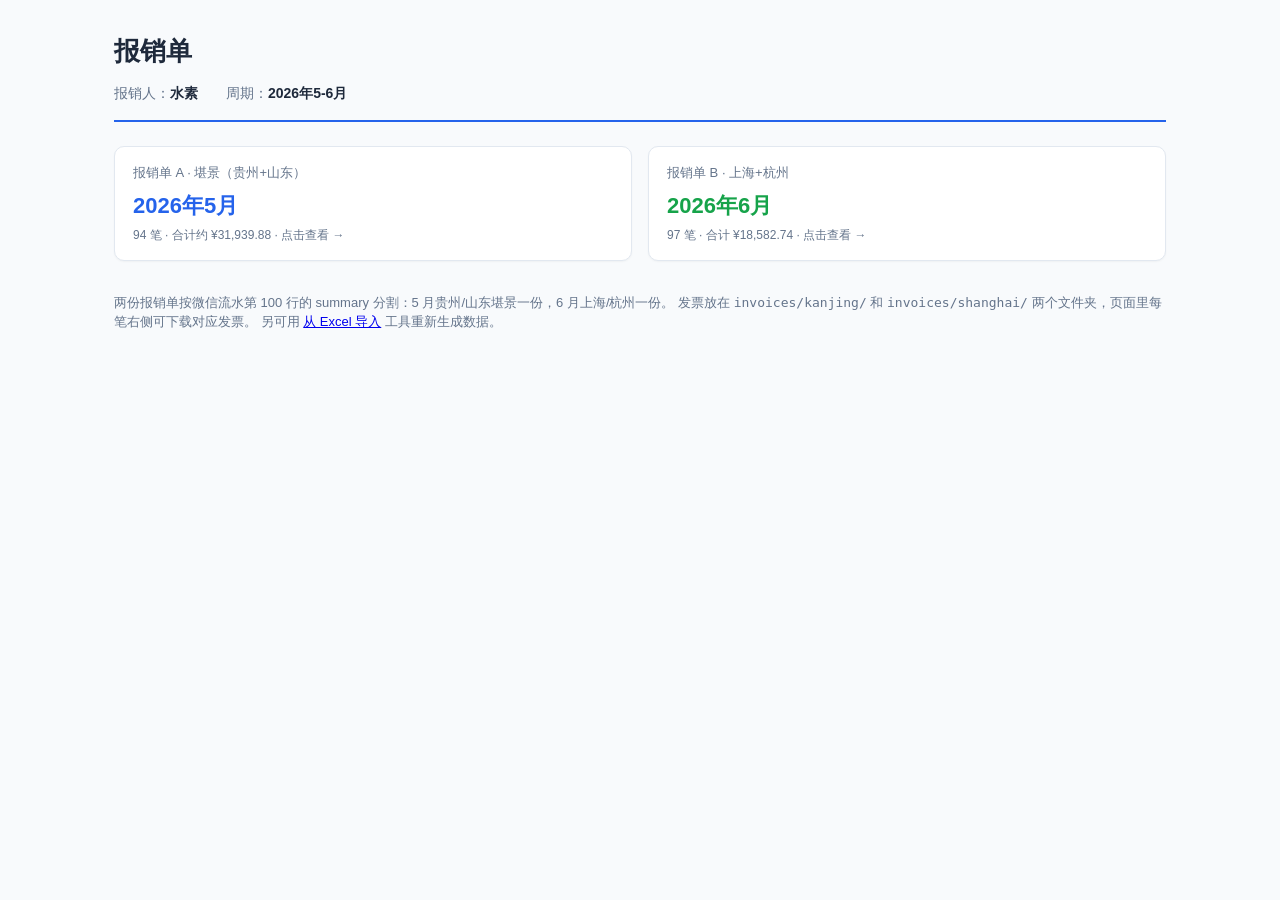
==== expense-report/index.html @ cea8d833 "Split report into two forms at the row-100 summary boundary Regenerate from the re-uploaded statemen" ====
<!DOCTYPE html>
<html lang="zh-CN">
<head>
  <meta charset="UTF-8" />
  <meta name="viewport" content="width=device-width, initial-scale=1.0" />
  <title>报销单</title>
  <link rel="stylesheet" href="style.css" />
</head>
<body>
  <div class="container">
    <header>
      <h1>报销单</h1>
      <div class="meta">
        <span>报销人：<b>水素</b></span>
        <span>周期：<b>2026年5-6月</b></span>
      </div>
    </header>

    <section class="summary-cards">
      <a class="card total" href="kanjing.html" style="text-decoration:none;color:inherit;display:block">
        <div class="label">报销单 A · 堪景（贵州+山东）</div>
        <div class="value">2026年5月</div>
        <div class="sub">94 笔 · 合计约 ¥31,939.88 · 点击查看 →</div>
      </a>
      <a class="card invoice" href="shanghai.html" style="text-decoration:none;color:inherit;display:block">
        <div class="label">报销单 B · 上海+杭州</div>
        <div class="value">2026年6月</div>
        <div class="sub">97 笔 · 合计 ¥18,582.74 · 点击查看 →</div>
      </a>
    </section>

    <section>
      <p class="muted" style="font-size:13px;">
        两份报销单按微信流水第 100 行的 summary 分割：5 月贵州/山东堪景一份，6 月上海/杭州一份。
        发票放在 <code>invoices/kanjing/</code> 和 <code>invoices/shanghai/</code> 两个文件夹，页面里每笔右侧可下载对应发票。
        另可用 <a href="import.html">从 Excel 导入</a> 工具重新生成数据。
      </p>
    </section>
  </div>
</body>
</html>
---- expense-report/style.css ----
:root {
  --color-primary: #2563eb;
  --color-invoice: #16a34a;
  --color-tpiao: #d97706;
  --color-none: #dc2626;
  --color-border: #e2e8f0;
  --color-bg: #f8fafc;
  --color-text: #1e293b;
  --color-muted: #64748b;
}

* {
  box-sizing: border-box;
}

body {
  margin: 0;
  font-family: -apple-system, "PingFang SC", "Microsoft YaHei", "Helvetica Neue", Arial, sans-serif;
  background: var(--color-bg);
  color: var(--color-text);
  line-height: 1.5;
}

.container {
  max-width: 1100px;
  margin: 0 auto;
  padding: 32px 24px 64px;
}

header {
  border-bottom: 2px solid var(--color-primary);
  padding-bottom: 16px;
  margin-bottom: 24px;
}

header h1 {
  margin: 0 0 12px;
  font-size: 26px;
}

.meta {
  display: flex;
  flex-wrap: wrap;
  gap: 8px 28px;
  color: var(--color-muted);
  font-size: 14px;
}

.meta b {
  color: var(--color-text);
}

.summary-cards {
  display: grid;
  grid-template-columns: repeat(auto-fit, minmax(180px, 1fr));
  gap: 16px;
  margin-bottom: 32px;
}

.card {
  background: #fff;
  border: 1px solid var(--color-border);
  border-radius: 10px;
  padding: 16px 18px;
  box-shadow: 0 1px 2px rgba(0, 0, 0, 0.04);
}

.card .label {
  font-size: 13px;
  color: var(--color-muted);
  margin-bottom: 6px;
}

.card .value {
  font-size: 22px;
  font-weight: 600;
}

.card .sub {
  font-size: 12px;
  color: var(--color-muted);
  margin-top: 4px;
}

.card.total .value { color: var(--color-primary); }
.card.invoice .value { color: var(--color-invoice); }
.card.tpiao .value { color: var(--color-tpiao); }
.card.none .value { color: var(--color-none); }

section {
  margin-bottom: 36px;
}

section h2 {
  font-size: 18px;
  margin-bottom: 12px;
}

table {
  width: 100%;
  border-collapse: collapse;
  background: #fff;
  border: 1px solid var(--color-border);
  border-radius: 8px;
  overflow: hidden;
  font-size: 14px;
}

th, td {
  padding: 10px 12px;
  border-bottom: 1px solid var(--color-border);
  text-align: left;
  vertical-align: middle;
}

th {
  background: #f1f5f9;
  font-weight: 600;
  color: var(--color-muted);
}

tbody tr:last-child td {
  border-bottom: none;
}

tbody tr.row-none {
  background: #fef2f2;
}

tfoot td {
  font-weight: 700;
  background: #f8fafc;
}

.amount-cell {
  text-align: right;
  font-variant-numeric: tabular-nums;
}

.badge {
  display: inline-block;
  padding: 2px 10px;
  border-radius: 999px;
  font-size: 12px;
  font-weight: 600;
  color: #fff;
}

.badge-invoice { background: var(--color-invoice); }
.badge-tpiao { background: var(--color-tpiao); }
.badge-none { background: var(--color-none); }

.btn {
  display: inline-block;
  padding: 4px 12px;
  border-radius: 6px;
  background: var(--color-primary);
  color: #fff;
  text-decoration: none;
  font-size: 13px;
  white-space: nowrap;
}

.btn:hover {
  opacity: 0.85;
}

.btn.disabled {
  background: #cbd5e1;
  pointer-events: none;
}

.muted {
  color: var(--color-muted);
}

.empty-hint {
  color: var(--color-muted);
  font-size: 14px;
  padding: 8px 0;
}

@media print {
  body {
    background: #fff;
  }
  .btn {
    display: none;
  }
}
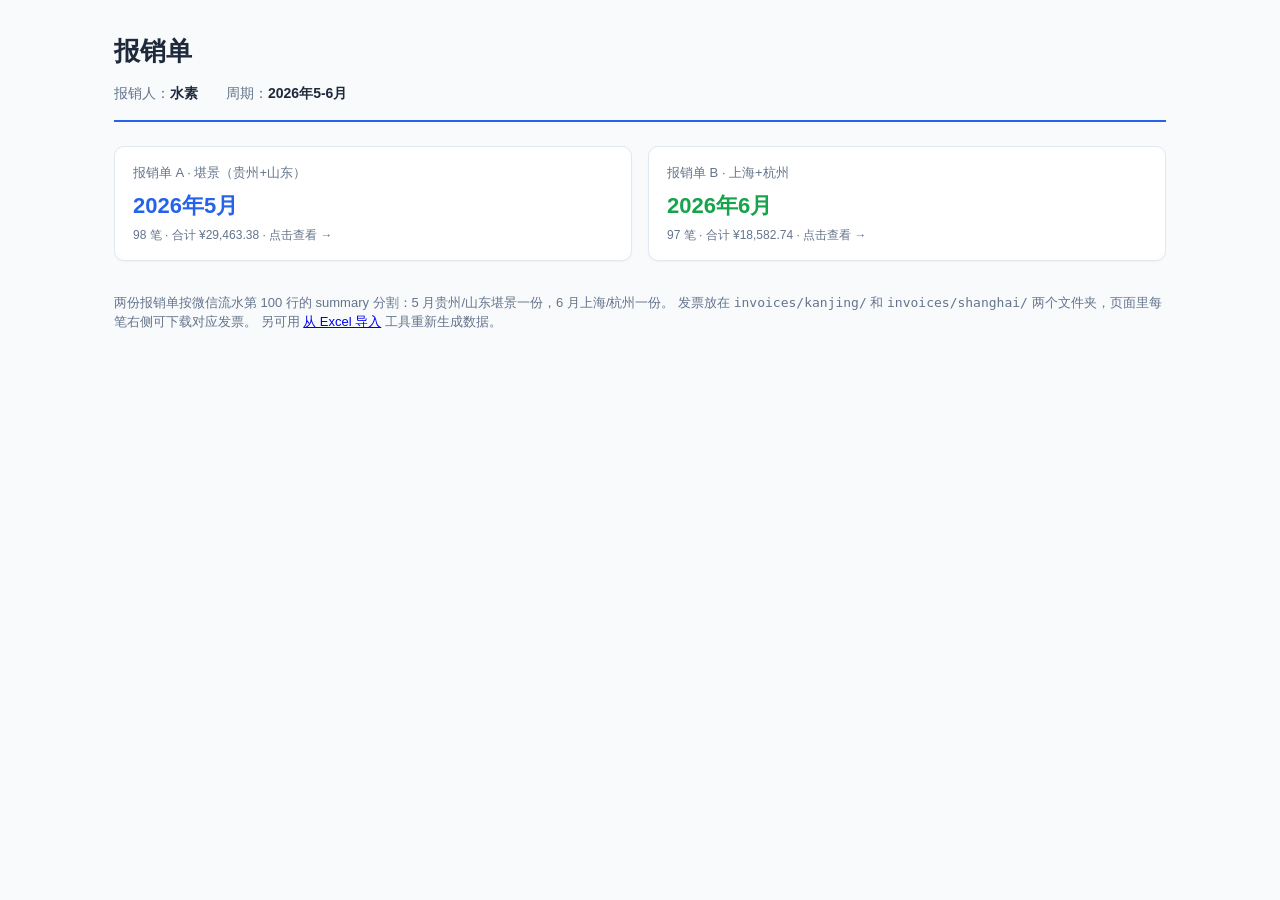
==== commit 5d361f59: "Bake full 堪景 export; one-button 导出全部改动 - data-kanjing.js regenerated from the user's data.js export " ====
--- a/expense-report/index.html
+++ b/expense-report/index.html
@@ -20,7 +20,7 @@
       <a class="card total" href="kanjing.html" style="text-decoration:none;color:inherit;display:block">
         <div class="label">报销单 A · 堪景（贵州+山东）</div>
         <div class="value">2026年5月</div>
-        <div class="sub">94 笔 · 合计约 ¥31,939.88 · 点击查看 →</div>
+        <div class="sub">98 笔 · 合计 ¥29,463.38 · 点击查看 →</div>
       </a>
       <a class="card invoice" href="shanghai.html" style="text-decoration:none;color:inherit;display:block">
         <div class="label">报销单 B · 上海+杭州</div>
--- a/expense-report/style.css
+++ b/expense-report/style.css
@@ -119,6 +119,21 @@
   color: var(--color-muted);
 }
 
+/* 主明细表：滚动时表头一直吸附在页面顶部。
+   table 上的 overflow:hidden 会拦截 sticky，这里去掉。 */
+#expense-table { overflow: visible; }
+#expense-table thead th {
+  position: sticky;
+  top: 0;
+  z-index: 20;
+  box-shadow: inset 0 -1px 0 var(--color-border), 0 2px 6px rgba(0, 0, 0, 0.06);
+}
+/* 桌面端不设 overflow，页面滚动时表头才能吸顶；窄屏才允许横向滚动 */
+.table-scroll { overflow-x: visible; }
+@media (max-width: 900px) {
+  .table-scroll { overflow-x: auto; }
+}
+
 tbody tr:last-child td {
   border-bottom: none;
 }
@@ -188,3 +203,220 @@
     display: none;
   }
 }
+
+/* 明细表头部：标题 + 筛选/导出 */
+.section-head {
+  display: flex;
+  align-items: center;
+  justify-content: space-between;
+  flex-wrap: wrap;
+  gap: 10px;
+  margin-bottom: 6px;
+}
+.section-head h2 { margin: 0; }
+.section-actions {
+  display: flex;
+  align-items: center;
+  gap: 12px;
+  flex-wrap: wrap;
+}
+
+/* 筛选视图按钮 */
+.filter-bar {
+  display: inline-flex;
+  gap: 6px;
+  flex-wrap: wrap;
+}
+.filter-btn {
+  border: 1px solid var(--color-border);
+  background: #fff;
+  color: var(--color-text);
+  border-radius: 999px;
+  padding: 4px 12px;
+  font-size: 13px;
+  cursor: pointer;
+}
+.filter-btn:hover { border-color: var(--color-primary); }
+.filter-btn.active {
+  background: var(--color-primary);
+  border-color: var(--color-primary);
+  color: #fff;
+}
+.filter-btn .cnt {
+  opacity: 0.7;
+  font-variant-numeric: tabular-nums;
+}
+
+.btn-outline {
+  border: 1px solid var(--color-primary);
+  background: #fff;
+  color: var(--color-primary);
+  border-radius: 6px;
+  padding: 5px 12px;
+  font-size: 13px;
+  cursor: pointer;
+}
+.btn-outline:hover { background: #eff6ff; }
+
+/* 可编辑备注 */
+.remark-cell { min-width: 160px; }
+.remark-input {
+  width: 100%;
+  min-width: 140px;
+  border: 1px solid var(--color-border);
+  border-radius: 6px;
+  padding: 4px 8px;
+  font-size: 13px;
+  font-family: inherit;
+  background: #fffef8;
+}
+.remark-input:focus {
+  outline: none;
+  border-color: var(--color-primary);
+  background: #fff;
+}
+
+/* 发票单元格：已挂发票 chip + 挂发票按钮 */
+.inv-wrap { display: flex; flex-wrap: wrap; gap: 6px; align-items: center; }
+.inv-chip {
+  display: inline-flex; align-items: center; gap: 4px;
+  background: #ecfdf5; border: 1px solid #a7f3d0; border-radius: 6px;
+  padding: 2px 6px; font-size: 12px; max-width: 220px;
+}
+.inv-chip a { color: var(--color-invoice); text-decoration: none; overflow: hidden; text-overflow: ellipsis; white-space: nowrap; }
+.inv-chip .detach-btn {
+  border: none; background: transparent; color: var(--color-muted);
+  cursor: pointer; font-size: 14px; line-height: 1; padding: 0 2px;
+}
+.inv-chip .detach-btn:hover { color: var(--color-none); }
+
+/* 挂发票弹窗 */
+.picker-overlay {
+  position: fixed; inset: 0; background: rgba(15,23,42,0.45);
+  display: flex; align-items: center; justify-content: center; z-index: 100; padding: 20px;
+}
+.picker-box {
+  background: #fff; border-radius: 12px; width: min(560px, 100%);
+  max-height: 80vh; display: flex; flex-direction: column; overflow: hidden;
+  box-shadow: 0 10px 40px rgba(0,0,0,0.2);
+}
+.picker-head {
+  display: flex; justify-content: space-between; align-items: center;
+  padding: 14px 16px; border-bottom: 1px solid var(--color-border); font-size: 14px;
+}
+.picker-close { border: none; background: transparent; font-size: 22px; cursor: pointer; color: var(--color-muted); }
+.picker-search {
+  margin: 12px 16px; padding: 8px 12px; border: 1px solid var(--color-border);
+  border-radius: 8px; font-size: 14px; font-family: inherit;
+}
+.picker-list { overflow-y: auto; padding: 0 16px 16px; }
+.pick-row {
+  display: flex; align-items: center; gap: 10px;
+  padding: 10px 0; border-bottom: 1px solid var(--color-border);
+}
+.pick-info { flex: 1; font-size: 13px; }
+.pick-near {
+  background: var(--color-invoice); color: #fff; border-radius: 999px;
+  padding: 1px 8px; font-size: 11px; margin-left: 6px;
+}
+.pick-add[disabled] { background: #cbd5e1; pointer-events: none; }
+
+.picker-tools { display: flex; gap: 8px; align-items: center; margin: 12px 16px 6px; }
+.picker-tools .picker-search { margin: 0; flex: 1; }
+.upload-lbl { cursor: pointer; white-space: nowrap; }
+.picker-hint { padding: 0 16px; font-size: 12px; min-height: 16px; }
+
+/* 可编辑单元格 */
+.desc-input, .date-input, .amt-input, .cat-input {
+  width: 100%;
+  border: 1px solid transparent;
+  border-radius: 6px;
+  padding: 4px 6px;
+  font-size: 13px;
+  font-family: inherit;
+  background: #fffef8;
+}
+.desc-input { min-width: 180px; font-weight: 500; }
+.amt-input { text-align: right; font-variant-numeric: tabular-nums; }
+.date-input { min-width: 96px; }
+.cat-input { background: #fff; border-color: var(--color-border); }
+.desc-input:hover, .date-input:hover, .amt-input:hover { border-color: var(--color-border); }
+.desc-input:focus, .date-input:focus, .amt-input:focus, .cat-input:focus {
+  outline: none; border-color: var(--color-primary); background: #fff;
+}
+
+/* 借款输入 */
+.loan-input { width: 90px; border: 1px solid var(--color-border); border-radius: 6px; padding: 2px 6px; font-size: 14px; font-family: inherit; text-align: right; }
+.loan-input:focus { outline: none; border-color: var(--color-primary); }
+
+/* 发票内容 / 发票金额输入 */
+.invcat-input, .invamt-input { width: 100%; min-width: 72px; border: 1px solid transparent; border-radius: 6px; padding: 4px 6px; font-size: 13px; font-family: inherit; background: #fffef8; }
+.invamt-input { text-align: right; font-variant-numeric: tabular-nums; }
+.invcat-input:hover, .invamt-input:hover { border-color: var(--color-border); }
+.invcat-input:focus, .invamt-input:focus { outline: none; border-color: var(--color-primary); background: #fff; }
+
+/* 类目手风琴 */
+#category-accordion { display: flex; flex-direction: column; gap: 8px; }
+.cat-group { border: 1px solid var(--color-border); border-radius: 10px; overflow: hidden; background: #fff; }
+.cat-head { width: 100%; display: flex; align-items: center; gap: 10px; padding: 12px 16px; background: #fff; border: none; cursor: pointer; font-size: 15px; text-align: left; }
+.cat-head:hover { background: #f8fafc; }
+.cat-head.open { background: #f1f5f9; border-bottom: 1px solid var(--color-border); }
+.cat-caret { color: var(--color-muted); width: 14px; }
+.cat-name { font-weight: 600; flex: 1; }
+.cat-meta { color: var(--color-muted); font-size: 13px; font-variant-numeric: tabular-nums; }
+.cat-panel { padding: 8px 12px 14px; }
+.cat-panel table { font-size: 13px; }
+.cat-grand { text-align: right; font-weight: 700; padding: 8px 16px 0; font-variant-numeric: tabular-nums; }
+
+/* 付款截图徽章 */
+.badge-shot { background: #64748b; }
+/* 凭证 chip 类型标签 */
+.chip-tag { display:inline-block; font-size:10px; padding:0 5px; border-radius:4px; color:#fff; margin-right:3px; }
+.tag-dipiao { background: var(--color-tpiao); }
+.tag-shot { background: #64748b; }
+.inv-chip.chip-dipiao { background:#fff7ed; border-color:#fed7aa; }
+.inv-chip.chip-dipiao a { color: var(--color-tpiao); }
+.inv-chip.chip-shot { background:#f1f5f9; border-color:#cbd5e1; }
+.inv-chip.chip-shot a { color:#475569; }
+.upload-lbl { font-size:12px; }
+
+/* 主表内的类目分隔行 */
+tr.cat-row td { background: #eef2ff; font-weight: 700; padding: 8px 12px; border-top: 2px solid #c7d2fe; }
+.cat-row-name { color: var(--color-primary); font-size: 14px; }
+.cat-row-meta { color: var(--color-muted); font-weight: 500; font-size: 12px; margin-left: 10px; font-variant-numeric: tabular-nums; }
+
+/* 抵票 on/off 开关 */
+.dipiao-toggle { border: 1px solid var(--color-tpiao); background: #fff; color: var(--color-tpiao); border-radius: 999px; padding: 3px 10px; font-size: 12px; cursor: pointer; white-space: nowrap; }
+.dipiao-toggle.on { background: var(--color-tpiao); color: #fff; }
+
+/* 发票悬停预览 */
+#inv-preview { position: fixed; z-index: 200; width: 300px; height: 320px; background: #fff; border: 1px solid var(--color-border); border-radius: 10px; box-shadow: 0 8px 30px rgba(0,0,0,0.25); overflow: hidden; pointer-events: none; }
+#inv-preview img { width: 100%; height: 100%; object-fit: contain; background: #f8fafc; }
+#inv-preview iframe { width: 100%; height: 100%; border: 0; }
+#inv-preview .prev-none { padding: 20px; font-size: 13px; color: var(--color-muted); }
+
+/* 序号列：合并勾选/操作 */
+.num-cell { display: flex; align-items: center; gap: 6px; }
+.merge-cb { width: 15px; height: 15px; cursor: pointer; }
+.row-op { border: 1px solid var(--color-border); background: #fff; border-radius: 5px; font-size: 11px; padding: 1px 6px; cursor: pointer; color: var(--color-muted); }
+.row-op:hover { border-color: var(--color-primary); color: var(--color-primary); }
+tr:has(.unmerge-btn) td { background: #f5f3ff; }
+
+/* 行上下移动 */
+.move-btns { display: inline-flex; flex-direction: column; line-height: 1; }
+.move-btns button { border: none; background: transparent; color: var(--color-muted); cursor: pointer; font-size: 9px; padding: 0; height: 10px; }
+.move-btns button:hover { color: var(--color-primary); }
+
+/* 删除单行按钮 */
+.del-row-btn { border: none; background: transparent; color: #ef4444; cursor: pointer; font-size: 15px; font-weight: 700; padding: 0 3px; line-height: 1; }
+.del-row-btn:hover { color: var(--color-none); }
+
+/* 拖动手柄 */
+.drag-grip { cursor: grab; color: #94a3b8; font-size: 15px; touch-action: none; user-select: none; padding: 0 2px; }
+.drag-grip:active { cursor: grabbing; }
+tr.dragging td { background: #dbeafe !important; opacity: 0.9; }
+tr.dragging { box-shadow: 0 4px 14px rgba(0,0,0,0.15); }
+
+/* 合并后高亮闪一下 */
+tr.flash td { animation: flashbg 2s ease; }
+@keyframes flashbg { 0%,40% { background: #fde68a; } 100% { background: transparent; } }
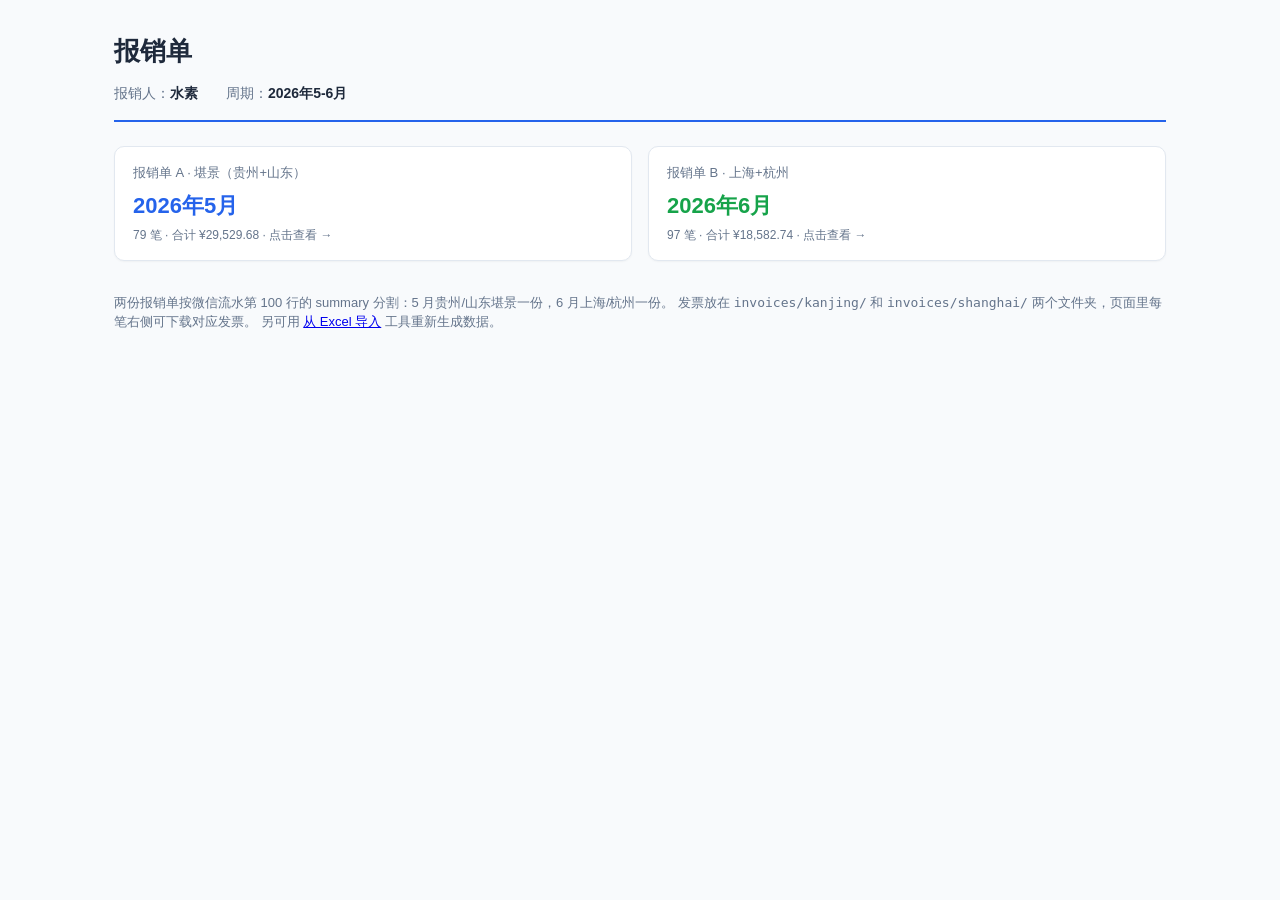
==== commit 841e540c: "Bake full kanjing export v2: attachments, dipiao flags, order, merges, deletions 79 rows, ¥29,529.68" ====
--- a/expense-report/index.html
+++ b/expense-report/index.html
@@ -20,7 +20,7 @@
       <a class="card total" href="kanjing.html" style="text-decoration:none;color:inherit;display:block">
         <div class="label">报销单 A · 堪景（贵州+山东）</div>
         <div class="value">2026年5月</div>
-        <div class="sub">98 笔 · 合计 ¥29,463.38 · 点击查看 →</div>
+        <div class="sub">79 笔 · 合计 ¥29,529.68 · 点击查看 →</div>
       </a>
       <a class="card invoice" href="shanghai.html" style="text-decoration:none;color:inherit;display:block">
         <div class="label">报销单 B · 上海+杭州</div>
--- a/expense-report/style.css
+++ b/expense-report/style.css
@@ -138,8 +138,18 @@
   border-bottom: none;
 }
 
+/* 行底色跟「凭证」状态走：发票=绿、抵票=橙、付款截图=蓝、无凭证=红 */
 tbody tr.row-none {
   background: #fef2f2;
+}
+tbody tr.row-invoice {
+  background: #f0fdf4;
+}
+tbody tr.row-dipiao {
+  background: #fff7ed;
+}
+tbody tr.row-shot {
+  background: #eff6ff;
 }
 
 tfoot td {
@@ -400,7 +410,6 @@
 .merge-cb { width: 15px; height: 15px; cursor: pointer; }
 .row-op { border: 1px solid var(--color-border); background: #fff; border-radius: 5px; font-size: 11px; padding: 1px 6px; cursor: pointer; color: var(--color-muted); }
 .row-op:hover { border-color: var(--color-primary); color: var(--color-primary); }
-tr:has(.unmerge-btn) td { background: #f5f3ff; }
 
 /* 行上下移动 */
 .move-btns { display: inline-flex; flex-direction: column; line-height: 1; }
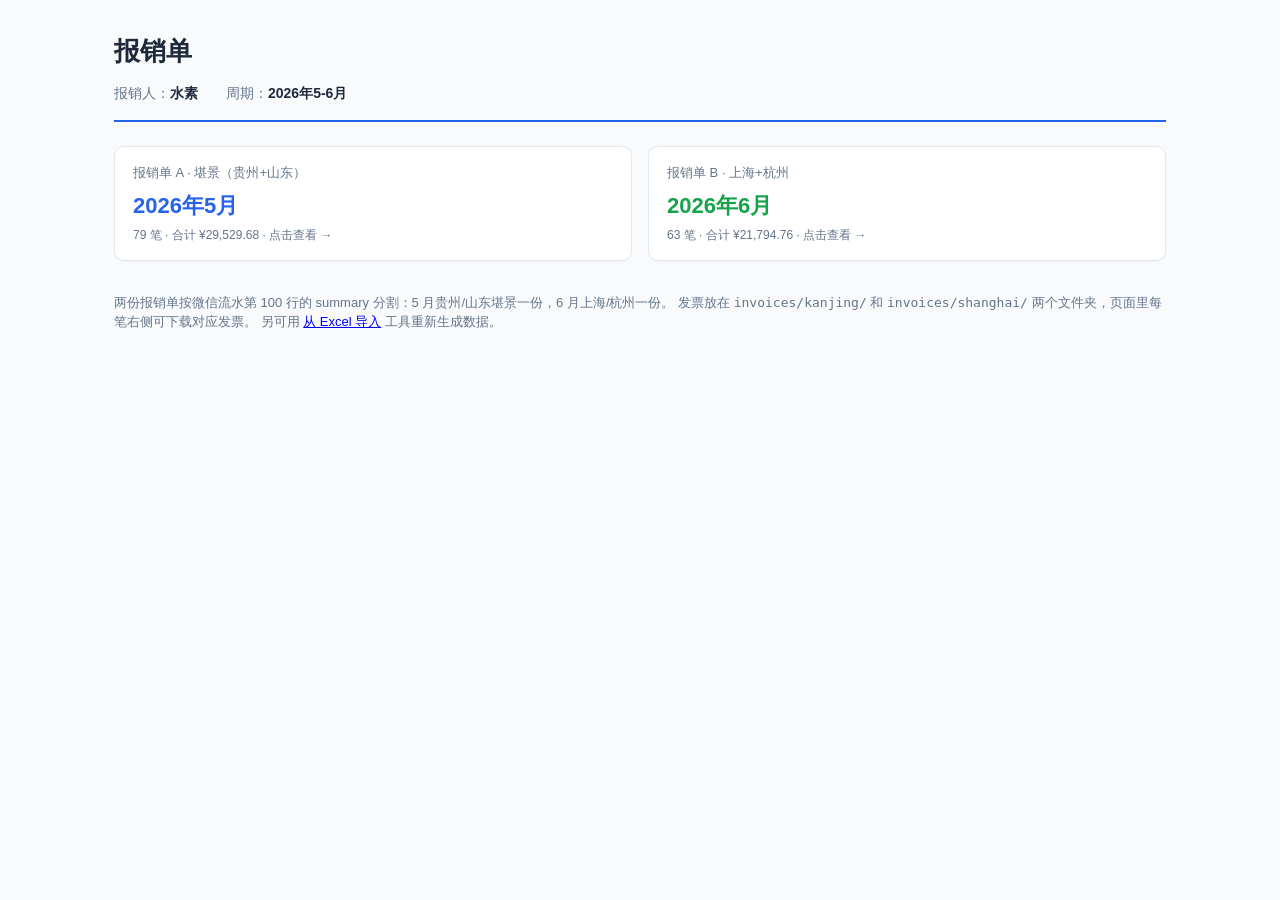
==== commit f1551209: "Bake both v2 exports; shared-dipiao propagation; finance zips; new download names 堪景 79 rows ¥29,529" ====
--- a/expense-report/index.html
+++ b/expense-report/index.html
@@ -25,7 +25,7 @@
       <a class="card invoice" href="shanghai.html" style="text-decoration:none;color:inherit;display:block">
         <div class="label">报销单 B · 上海+杭州</div>
         <div class="value">2026年6月</div>
-        <div class="sub">97 笔 · 合计 ¥18,582.74 · 点击查看 →</div>
+        <div class="sub">63 笔 · 合计 ¥21,794.76 · 点击查看 →</div>
       </a>
     </section>
 
--- a/expense-report/style.css
+++ b/expense-report/style.css
@@ -122,9 +122,28 @@
 /* 主明细表：滚动时表头一直吸附在页面顶部。
    table 上的 overflow:hidden 会拦截 sticky，这里去掉。 */
 #expense-table { overflow: visible; }
+/* 工具栏（筛选/传发票/合并/导出）也吸顶，表头钉在它下面（高度由 app.js 量好写进 --tools-h） */
+.sticky-tools {
+  position: sticky;
+  top: 0;
+  z-index: 30;
+  background: var(--color-bg);
+  padding: 8px 0 6px;
+  margin: -8px 0 4px;
+}
+/* 表格比容器宽时，把吸顶背景往右延伸，盖住露出来的行 */
+.sticky-tools::after {
+  content: "";
+  position: absolute;
+  left: 100%;
+  top: 0;
+  bottom: 0;
+  width: 100vw;
+  background: var(--color-bg);
+}
 #expense-table thead th {
   position: sticky;
-  top: 0;
+  top: var(--tools-h, 0px);
   z-index: 20;
   box-shadow: inset 0 -1px 0 var(--color-border), 0 2px 6px rgba(0, 0, 0, 0.06);
 }
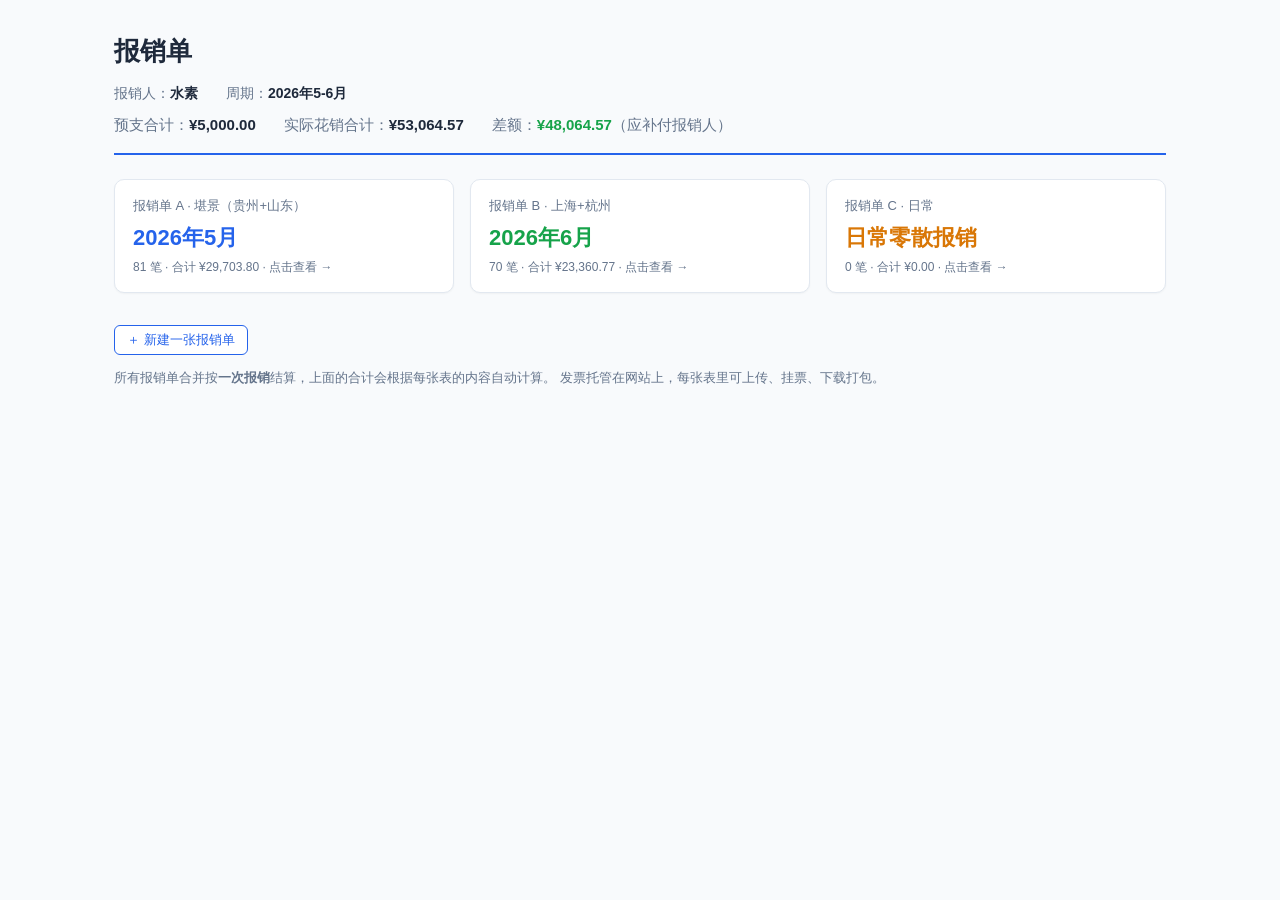
==== commit 10bc2293: "Registry-driven sheets, auto 预支/实花/差额 headers, daily sheet, self-serve new sheets Baked both latest " ====
--- a/expense-report/index.html
+++ b/expense-report/index.html
@@ -14,28 +14,89 @@
         <span>报销人：<b>水素</b></span>
         <span>周期：<b>2026年5-6月</b></span>
       </div>
+      <div class="meta" id="grand-strip" style="margin-top:10px;font-size:15px;"></div>
     </header>
 
-    <section class="summary-cards">
-      <a class="card total" href="kanjing.html" style="text-decoration:none;color:inherit;display:block">
-        <div class="label">报销单 A · 堪景（贵州+山东）</div>
-        <div class="value">2026年5月</div>
-        <div class="sub">79 笔 · 合计 ¥29,529.68 · 点击查看 →</div>
-      </a>
-      <a class="card invoice" href="shanghai.html" style="text-decoration:none;color:inherit;display:block">
-        <div class="label">报销单 B · 上海+杭州</div>
-        <div class="value">2026年6月</div>
-        <div class="sub">63 笔 · 合计 ¥21,794.76 · 点击查看 →</div>
-      </a>
-    </section>
+    <section class="summary-cards" id="report-cards"></section>
+
+    <p style="margin:6px 0 0;">
+      <button id="new-sheet-btn" class="btn-outline">＋ 新建一张报销单</button>
+      <span id="new-sheet-status" class="muted" style="font-size:12px;margin-left:8px;"></span>
+    </p>
 
     <section>
       <p class="muted" style="font-size:13px;">
-        两份报销单按微信流水第 100 行的 summary 分割：5 月贵州/山东堪景一份，6 月上海/杭州一份。
-        发票放在 <code>invoices/kanjing/</code> 和 <code>invoices/shanghai/</code> 两个文件夹，页面里每笔右侧可下载对应发票。
-        另可用 <a href="import.html">从 Excel 导入</a> 工具重新生成数据。
+        所有报销单合并按<b>一次报销</b>结算，上面的合计会根据每张表的内容自动计算。
+        发票托管在网站上，每张表里可上传、挂票、下载打包。
       </p>
     </section>
   </div>
+
+  <script src="reports.js"></script>
+  <script src="upload.js"></script>
+  <script>
+    // 卡片 + 总账（预支 / 实际花销 / 差额）都从 reportRegistry 自动算
+    (function () {
+      const fmt = (n) => Number(n || 0).toLocaleString("zh-CN", { minimumFractionDigits: 2, maximumFractionDigits: 2 });
+      const cards = document.getElementById("report-cards");
+      const colors = ["#2563eb", "#16a34a", "#d97706", "#7c3aed", "#0891b2"];
+      cards.innerHTML = reportRegistry
+        .map(
+          (r, i) => `
+        <a class="card" href="${r.page}" style="text-decoration:none;color:inherit;display:block">
+          <div class="label">${r.title}</div>
+          <div class="value" style="color:${colors[i % colors.length]}">${r.period}</div>
+          <div class="sub">${r.count} 笔 · 合计 ¥${fmt(r.total)} · 点击查看 →</div>
+        </a>`
+        )
+        .join("");
+      const loan = reportRegistry.reduce((s, r) => s + Number(r.loan || 0), 0);
+      const total = reportRegistry.reduce((s, r) => s + Number(r.total || 0), 0);
+      const diff = total - loan;
+      document.getElementById("grand-strip").innerHTML =
+        `<span>预支合计：<b>¥${fmt(loan)}</b></span>` +
+        `<span>实际花销合计：<b>¥${fmt(total)}</b></span>` +
+        `<span>差额：<b style="color:${diff > 0 ? "#16a34a" : diff < 0 ? "#dc2626" : "inherit"}">¥${fmt(Math.abs(diff))}</b>` +
+        `<span class="muted">${diff > 0.004 ? "（应补付报销人）" : diff < -0.004 ? "（报销人退回）" : "（两清）"}</span></span>`;
+
+      // 新建报销单：直接提交一个新 data 文件 + 更新登记表（需要 GitHub 令牌）
+      const btn = document.getElementById("new-sheet-btn");
+      const status = document.getElementById("new-sheet-status");
+      btn.addEventListener("click", async () => {
+        if (!askGhToken(false)) { status.textContent = "需要 GitHub 令牌才能新建。"; return; }
+        const name = (prompt("新报销单名称（比如：7月拍摄、日常）") || "").trim();
+        if (!name) return;
+        const period = (prompt("周期（比如：2026年7月，可留空）") || "").trim();
+        const slug = "s" + Date.now().toString(36);
+        const q = (s) => s.replace(/"/g, "");
+        const dataText =
+          "// 报销单 · " + q(name) + "\n" +
+          "const reportInfo = {\n" +
+          '  reportTitle: "报销单 · ' + q(name) + '",\n' +
+          '  company: "廿一影视文化传播（上海）有限公司",\n' +
+          '  submitter: "水素",\n  project: "《竹林遗录》",\n  department: "",\n' +
+          '  period: "' + q(period) + '",\n  reportDate: "",\n  loan: 0,\n};\n\n' +
+          'const categoryOptions = ["交通费", "住宿费", "餐费", "汽车费用", "快递费", "办公用品", "器材", "业务招待费", "其他"];\n\n' +
+          "const expenseItems = [];\n\nconst tpiaoList = [];\n";
+        const newReg = reportRegistry.concat([{ slug: slug, title: "报销单 · " + q(name), period: q(period), page: "sheet.html?r=" + slug, count: 0, total: 0, loan: 0 }]);
+        const regText =
+          "// 报销单登记表：首页卡片和合计从这里来。新建报销单会自动追加；count/total 在我固化数据时更新。\n" +
+          "const reportRegistry = " + JSON.stringify(newReg, null, 1) + ";\n";
+        try {
+          status.textContent = "正在创建…";
+          await commitTextFilesToRepo(
+            [
+              { path: "expense-report/data-" + slug + ".js", text: dataText },
+              { path: "expense-report/reports.js", text: regText },
+            ],
+            "新建报销单：" + name
+          );
+          status.textContent = "已创建 ✓ 部署约需 2-3 分钟，之后刷新首页就能看到新卡片。";
+        } catch (e) {
+          status.textContent = "创建失败：" + e.message;
+        }
+      });
+    })();
+  </script>
 </body>
 </html>
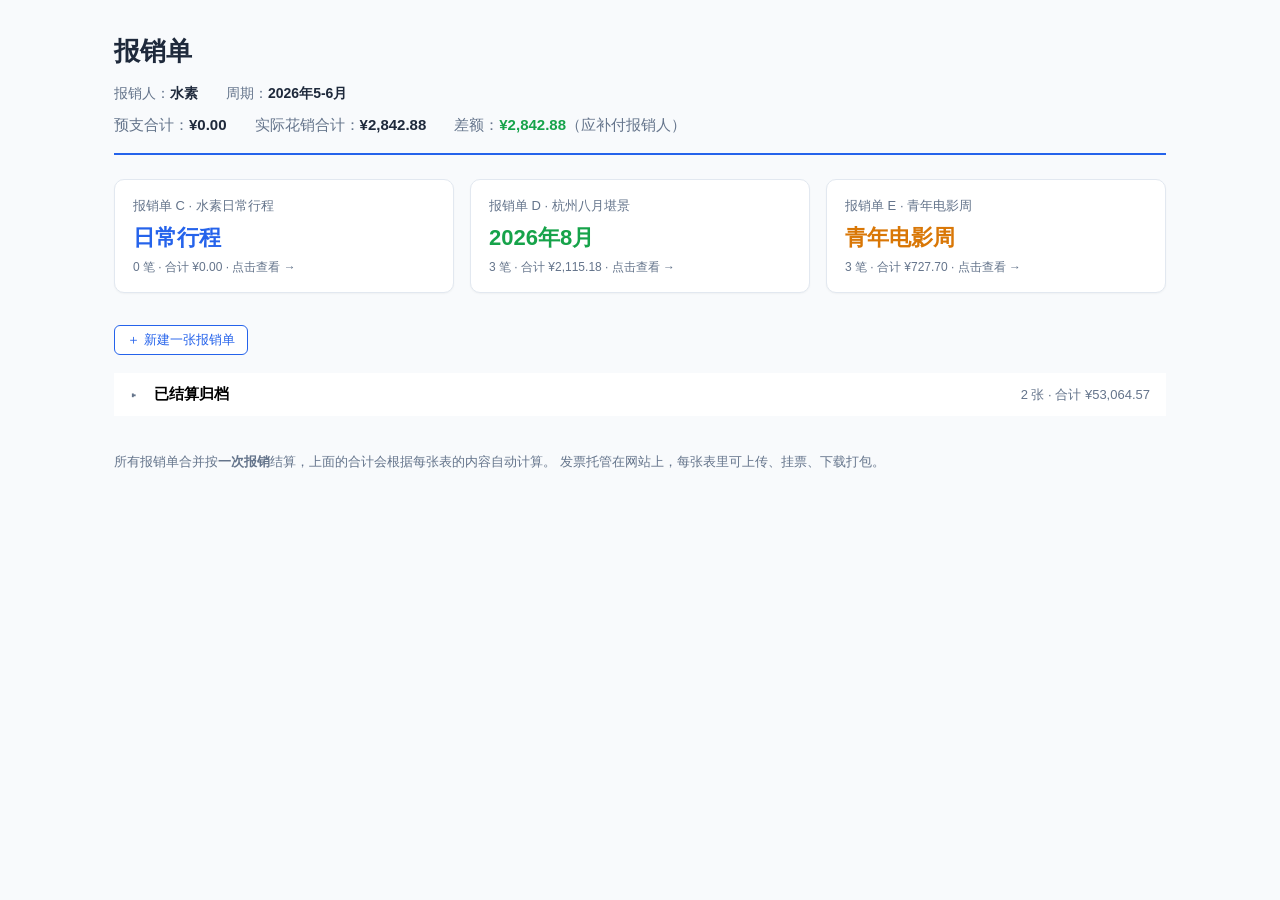
==== commit c5abe30f: "Archive settled reports into a collapsed section on the index reports.js gains an archived flag (kan" ====
--- a/expense-report/index.html
+++ b/expense-report/index.html
@@ -24,6 +24,11 @@
       <span id="new-sheet-status" class="muted" style="font-size:12px;margin-left:8px;"></span>
     </p>
 
+    <section id="archived-section" style="display:none;margin-top:18px;">
+      <button id="archived-toggle" class="cat-head"><span class="cat-caret">▸</span><span class="cat-name">已结算归档</span><span class="cat-meta" id="archived-meta"></span></button>
+      <div id="archived-cards" class="summary-cards" style="display:none;margin-top:10px;"></div>
+    </section>
+
     <section>
       <p class="muted" style="font-size:13px;">
         所有报销单合并按<b>一次报销</b>结算，上面的合计会根据每张表的内容自动计算。
@@ -40,18 +45,35 @@
       const fmt = (n) => Number(n || 0).toLocaleString("zh-CN", { minimumFractionDigits: 2, maximumFractionDigits: 2 });
       const cards = document.getElementById("report-cards");
       const colors = ["#2563eb", "#16a34a", "#d97706", "#7c3aed", "#0891b2"];
-      cards.innerHTML = reportRegistry
-        .map(
-          (r, i) => `
-        <a class="card" href="${r.page}" style="text-decoration:none;color:inherit;display:block">
-          <div class="label">${r.title}</div>
-          <div class="value" style="color:${colors[i % colors.length]}">${r.period}</div>
+      const card = (r, i, dim) => `
+        <a class="card" href="${r.page}" style="text-decoration:none;color:inherit;display:block${dim ? ";opacity:.72" : ""}">
+          <div class="label">${r.title}${dim ? ' <span class="muted">· 已结算</span>' : ""}</div>
+          <div class="value" style="color:${dim ? "#64748b" : colors[i % colors.length]}">${r.period}</div>
           <div class="sub">${r.count} 笔 · 合计 ¥${fmt(r.total)} · 点击查看 →</div>
-        </a>`
-        )
-        .join("");
-      const loan = reportRegistry.reduce((s, r) => s + Number(r.loan || 0), 0);
-      const total = reportRegistry.reduce((s, r) => s + Number(r.total || 0), 0);
+        </a>`;
+      const active = reportRegistry.filter((r) => !r.archived);
+      const archived = reportRegistry.filter((r) => r.archived);
+      cards.innerHTML = active.map((r, i) => card(r, i, false)).join("");
+
+      // 已结算的收进折叠区，不计入上面的总账
+      if (archived.length) {
+        const sec = document.getElementById("archived-section");
+        sec.style.display = "block";
+        const archTotal = archived.reduce((s, r) => s + Number(r.total || 0), 0);
+        document.getElementById("archived-meta").textContent =
+          archived.length + " 张 · 合计 ¥" + fmt(archTotal);
+        const box = document.getElementById("archived-cards");
+        box.innerHTML = archived.map((r, i) => card(r, i, true)).join("");
+        const tog = document.getElementById("archived-toggle");
+        tog.addEventListener("click", () => {
+          const open = box.style.display !== "none";
+          box.style.display = open ? "none" : "grid";
+          tog.querySelector(".cat-caret").textContent = open ? "▸" : "▾";
+        });
+      }
+
+      const loan = active.reduce((s, r) => s + Number(r.loan || 0), 0);
+      const total = active.reduce((s, r) => s + Number(r.total || 0), 0);
       const diff = total - loan;
       document.getElementById("grand-strip").innerHTML =
         `<span>预支合计：<b>¥${fmt(loan)}</b></span>` +
@@ -78,7 +100,7 @@
           '  period: "' + q(period) + '",\n  reportDate: "",\n  loan: 0,\n};\n\n' +
           'const categoryOptions = ["交通费", "住宿费", "餐费", "汽车费用", "快递费", "办公用品", "器材", "业务招待费", "其他"];\n\n' +
           "const expenseItems = [];\n\nconst tpiaoList = [];\n";
-        const newReg = reportRegistry.concat([{ slug: slug, title: "报销单 · " + q(name), period: q(period), page: "sheet.html?r=" + slug, count: 0, total: 0, loan: 0 }]);
+        const newReg = reportRegistry.concat([{ slug: slug, title: "报销单 · " + q(name), period: q(period), page: "sheet.html?r=" + slug, count: 0, total: 0, loan: 0, archived: false }]);
         const regText =
           "// 报销单登记表：首页卡片和合计从这里来。新建报销单会自动追加；count/total 在我固化数据时更新。\n" +
           "const reportRegistry = " + JSON.stringify(newReg, null, 1) + ";\n";
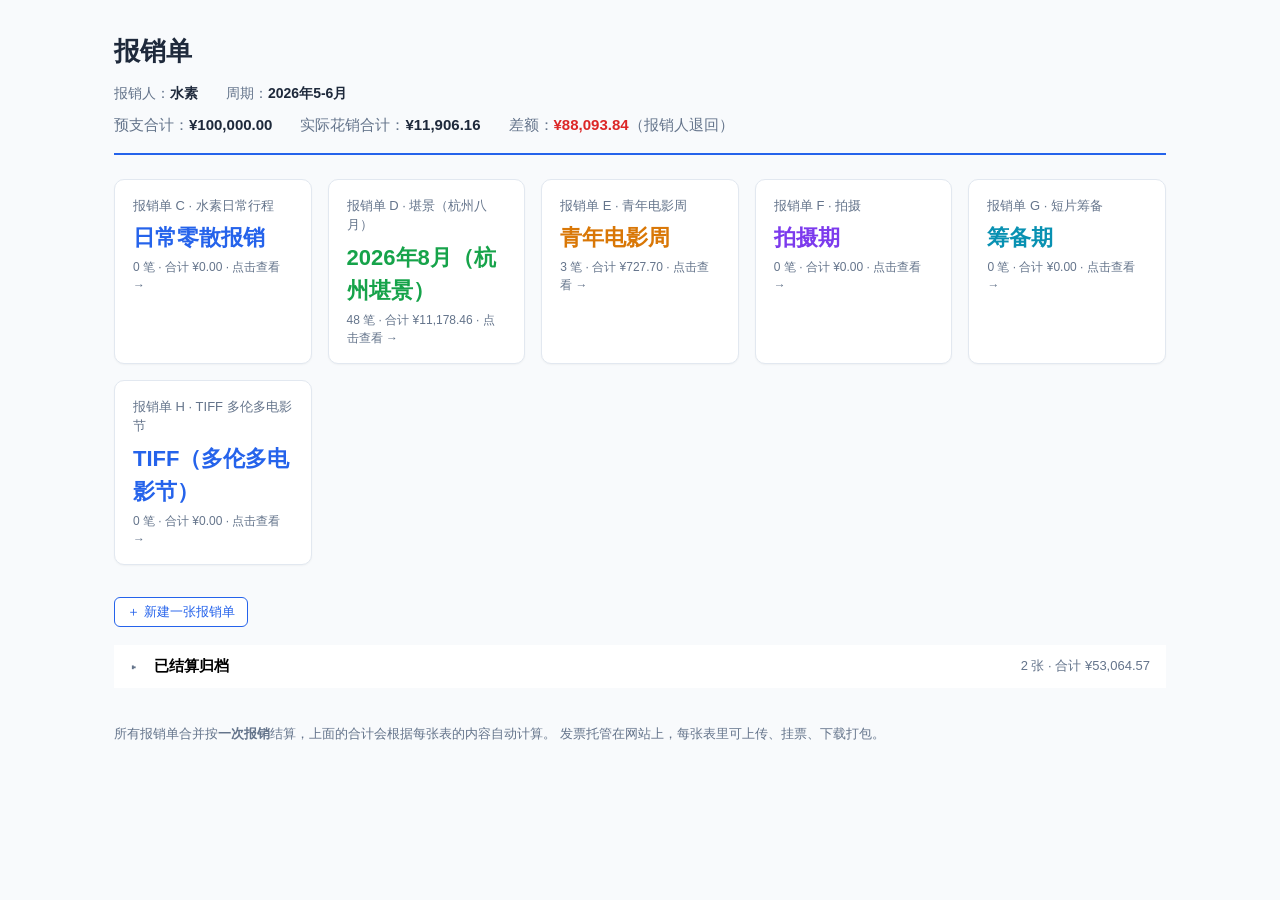
==== commit 3f266607: "Compute index totals live from data files; add TIFF sheet; restore 短片筹备 The 短片筹备 entry had been drop" ====
--- a/expense-report/index.html
+++ b/expense-report/index.html
@@ -37,12 +37,34 @@
     </section>
   </div>
 
+  <script src="site-config.js"></script>
   <script src="reports.js"></script>
   <script src="upload.js"></script>
   <script>
     // 卡片 + 总账（预支 / 实际花销 / 差额）都从 reportRegistry 自动算
-    (function () {
+    (async function () {
       const fmt = (n) => Number(n || 0).toLocaleString("zh-CN", { minimumFractionDigits: 2, maximumFractionDigits: 2 });
+
+      // 笔数/合计实时从各 data-<slug>.js 读，reports.js 里的数字只作兜底。
+      // 这样记账会话只改自己那张表的数据文件，永远不用动 reports.js，也就不会互相覆盖。
+      await Promise.all(
+        reportRegistry.map(async (r) => {
+          try {
+            const res = await fetch("data-" + r.slug + ".js", { cache: "no-store" });
+            if (!res.ok) return;
+            const txt = await res.text();
+            const mod = new Function(txt + "; return { reportInfo: reportInfo, expenseItems: expenseItems };")();
+            r.count = mod.expenseItems.length;
+            r.total = Math.round(mod.expenseItems.reduce((s, i) => s + Number(i.amount || 0), 0) * 100) / 100;
+            if (mod.reportInfo) {
+              if (mod.reportInfo.loan != null) r.loan = mod.reportInfo.loan;
+              if (mod.reportInfo.period) r.period = mod.reportInfo.period;
+            }
+          } catch (e) {
+            /* 读不到就用 reports.js 里的兜底数字 */
+          }
+        })
+      );
       const cards = document.getElementById("report-cards");
       const colors = ["#2563eb", "#16a34a", "#d97706", "#7c3aed", "#0891b2"];
       const card = (r, i, dim) => `
--- a/expense-report/style.css
+++ b/expense-report/style.css
@@ -448,3 +448,21 @@
 /* 合并后高亮闪一下 */
 tr.flash td { animation: flashbg 2s ease; }
 @keyframes flashbg { 0%,40% { background: #fde68a; } 100% { background: transparent; } }
+
+/* 待办提示条 */
+#reminder-bar { margin: 0 0 14px; }
+.reminder-item {
+  display: flex; align-items: center; justify-content: space-between; gap: 12px;
+  background: #fffbeb; border: 1px solid #fde68a; border-radius: 8px;
+  padding: 10px 14px; margin-bottom: 8px; font-size: 14px;
+}
+.reminder-item.due { background: #fef2f2; border-color: #fecaca; }
+.reminder-item .btn-outline { padding: 4px 10px; font-size: 12px; white-space: nowrap; }
+
+/* 预算对照标签 */
+.budget-tag {
+  display: inline-block; margin-left: 8px; padding: 1px 8px;
+  background: #eff6ff; border: 1px solid #bfdbfe; border-radius: 999px;
+  font-size: 12px; color: #1d4ed8; font-weight: 500;
+}
+.budget-tag.over { background: #fef2f2; border-color: #fecaca; color: #dc2626; }
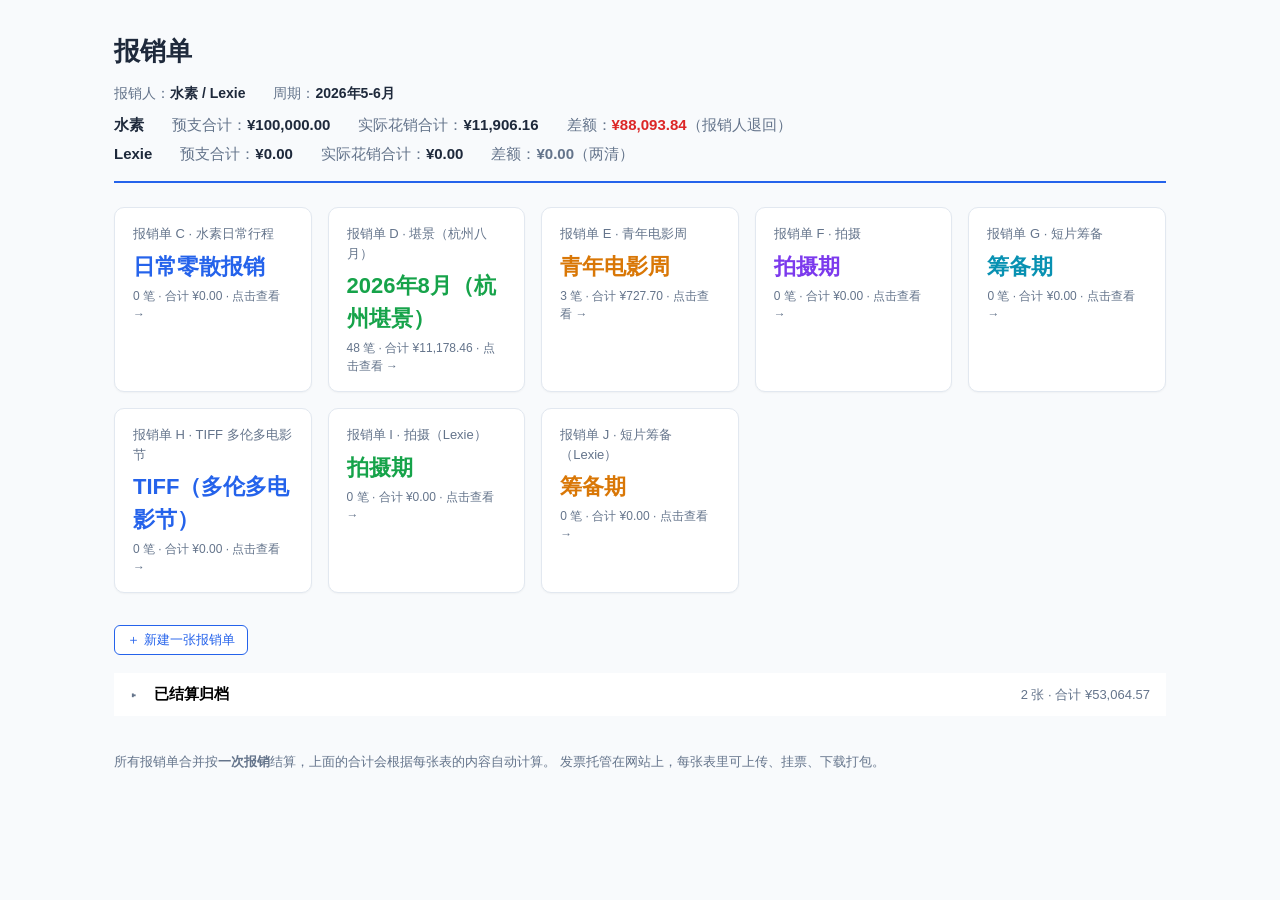
==== commit ed2c8fcb: "Add Lexie's own 拍摄/筹备 sheets, per-person index totals, onboarding guide - data-shoot-lexie.js / data" ====
--- a/expense-report/index.html
+++ b/expense-report/index.html
@@ -11,10 +11,10 @@
     <header>
       <h1>报销单</h1>
       <div class="meta">
-        <span>报销人：<b>水素</b></span>
+        <span>报销人：<b id="who">水素</b></span>
         <span>周期：<b>2026年5-6月</b></span>
       </div>
-      <div class="meta" id="grand-strip" style="margin-top:10px;font-size:15px;"></div>
+      <div id="grand-strip" style="margin-top:10px;display:grid;gap:6px;"></div>
     </header>
 
     <section class="summary-cards" id="report-cards"></section>
@@ -59,6 +59,7 @@
             if (mod.reportInfo) {
               if (mod.reportInfo.loan != null) r.loan = mod.reportInfo.loan;
               if (mod.reportInfo.period) r.period = mod.reportInfo.period;
+              if (mod.reportInfo.submitter) r.submitter = mod.reportInfo.submitter;
             }
           } catch (e) {
             /* 读不到就用 reports.js 里的兜底数字 */
@@ -94,14 +95,25 @@
         });
       }
 
-      const loan = active.reduce((s, r) => s + Number(r.loan || 0), 0);
-      const total = active.reduce((s, r) => s + Number(r.total || 0), 0);
-      const diff = total - loan;
-      document.getElementById("grand-strip").innerHTML =
-        `<span>预支合计：<b>¥${fmt(loan)}</b></span>` +
-        `<span>实际花销合计：<b>¥${fmt(total)}</b></span>` +
-        `<span>差额：<b style="color:${diff > 0 ? "#16a34a" : diff < 0 ? "#dc2626" : "inherit"}">¥${fmt(Math.abs(diff))}</b>` +
-        `<span class="muted">${diff > 0.004 ? "（应补付报销人）" : diff < -0.004 ? "（报销人退回）" : "（两清）"}</span></span>`;
+      // 总账按报销人分开算：每张表的报销人来自它数据文件里的 submitter，
+      // 一个人就一行，几个人几行（各自的预支/实花/差额互不掺和）
+      const defaultName = (typeof siteConfig !== "undefined" && siteConfig.defaultSubmitter) || "";
+      const people = [];
+      active.forEach((r) => { const p = r.submitter || defaultName; if (!people.includes(p)) people.push(p); });
+      document.getElementById("who").textContent = people.join(" / ") || defaultName;
+      document.getElementById("grand-strip").innerHTML = people.map((p) => {
+        const mine = active.filter((r) => (r.submitter || defaultName) === p);
+        const loan = mine.reduce((s, r) => s + Number(r.loan || 0), 0);
+        const total = mine.reduce((s, r) => s + Number(r.total || 0), 0);
+        const diff = total - loan;
+        return `<div class="meta" style="font-size:15px;">` +
+          (people.length > 1 ? `<span><b>${p}</b></span>` : "") +
+          `<span>预支合计：<b>¥${fmt(loan)}</b></span>` +
+          `<span>实际花销合计：<b>¥${fmt(total)}</b></span>` +
+          `<span>差额：<b style="color:${diff > 0 ? "#16a34a" : diff < 0 ? "#dc2626" : "inherit"}">¥${fmt(Math.abs(diff))}</b>` +
+          `<span class="muted">${diff > 0.004 ? "（应补付报销人）" : diff < -0.004 ? "（报销人退回）" : "（两清）"}</span></span>` +
+          `</div>`;
+      }).join("");
 
       // 新建报销单：直接提交一个新 data 文件 + 更新登记表（需要 GitHub 令牌）
       const btn = document.getElementById("new-sheet-btn");
